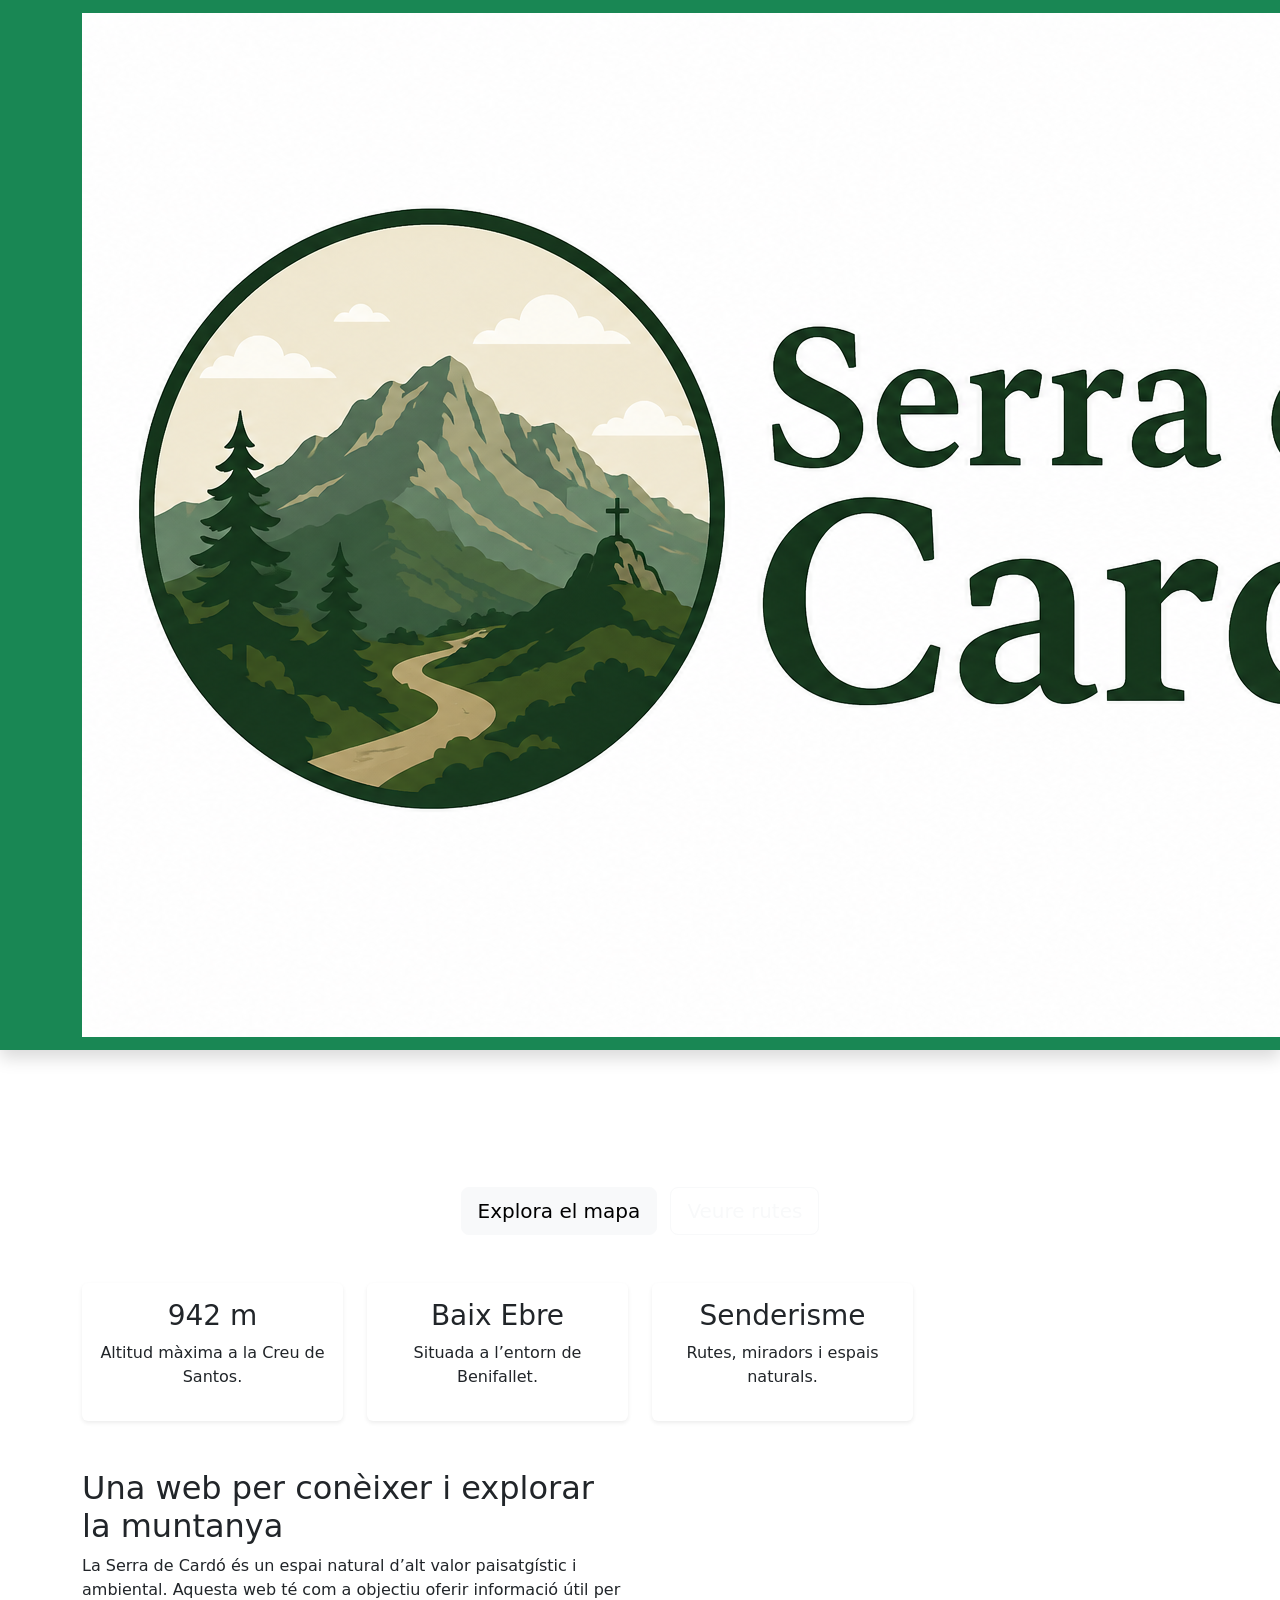
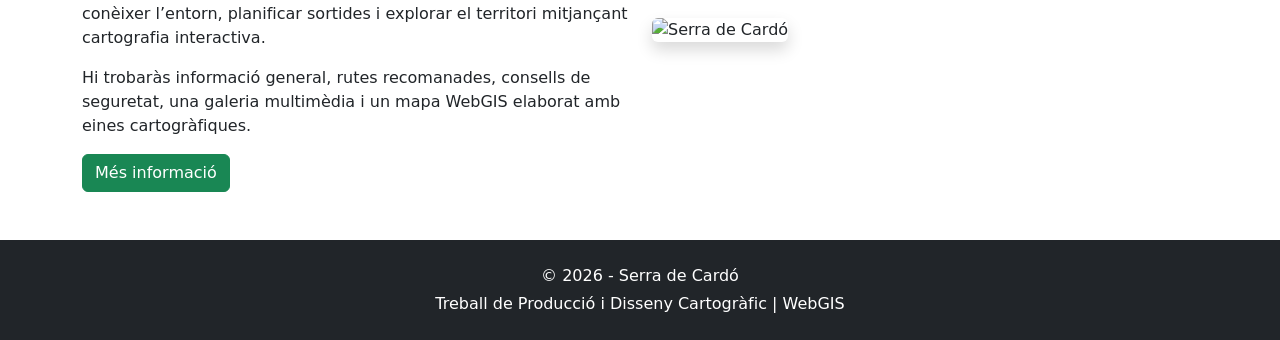
==== index.html @ b50e7e6c "Add files via upload" ====
<!DOCTYPE html>
<html lang="ca">
<head>
    <meta charset="UTF-8">
    <meta name="viewport" content="width=device-width, initial-scale=1.0">
    <title>Serra de Cardó | Inici</title>

    <link href="https://cdn.jsdelivr.net/npm/bootstrap@5.3.3/dist/css/bootstrap.min.css" rel="stylesheet">
    <link rel="stylesheet" href="css/style.css">
</head>
<body>

<header class="navbar navbar-expand-lg navbar-dark bg-success shadow">
    <div class="container">
        <a class="navbar-brand d-flex align-items-center fw-bold" href="index.html">
    <img src="./webimatges/logo.png" alt="Logo Serra de Cardó" class="logo-navbar">
    <span class="ms-2">Serra de Cardó</span>
        </a>

        <button class="navbar-toggler" type="button" data-bs-toggle="collapse" data-bs-target="#menuPrincipal">
            <span class="navbar-toggler-icon"></span>
        </button>

        <nav class="collapse navbar-collapse" id="menuPrincipal">
            <ul class="navbar-nav ms-auto">
                <li class="nav-item"><a class="nav-link active" href="index.html">Inici</a></li>
                <li class="nav-item"><a class="nav-link" href="informacio.html">Informació</a></li>
                <li class="nav-item"><a class="nav-link" href="rutes.html">Rutes</a></li>
                <li class="nav-item"><a class="nav-link" href="seguretat.html">Seguretat</a></li>
                <li class="nav-item"><a class="nav-link" href="serveis.html">Serveis</a></li>
                <li class="nav-item"><a class="nav-link" href="mapa.html">Mapa</a></li>
                <li class="nav-item"><a class="nav-link" href="contacte.html">Contacte</a></li>
            </ul>
        </nav>
    </div>
</header>

<main>
    <section class="hero-cardo text-white text-center d-flex align-items-center">
        <div class="container">
            <h1 class="display-4 fw-bold">Descobreix la Serra de Cardó</h1>
            <p class="lead">Natura, paisatge i cartografia interactiva al cor de les Terres de l’Ebre.</p>
            <a href="mapa.html" class="btn btn-light btn-lg mt-3 me-2">Explora el mapa</a>
            <a href="rutes.html" class="btn btn-outline-light btn-lg mt-3">Veure rutes</a>
        </div>
    </section>

    <section class="container my-5">
        <div class="row g-4 text-center">
            <div class="col-md-3">
                <div class="card h-100 shadow-sm border-0">
                    <div class="card-body">
                        <h3>942 m</h3>
                        <p>Altitud màxima a la Creu de Santos.</p>
                    </div>
                </div>
            </div>

            <div class="col-md-3">
                <div class="card h-100 shadow-sm border-0">
                    <div class="card-body">
                        <h3>Baix Ebre</h3>
                        <p>Situada a l’entorn de Benifallet.</p>
                    </div>
                </div>
            </div>

            <div class="col-md-3">
                <div class="card h-100 shadow-sm border-0">
                    <div class="card-body">
                        <h3>Senderisme</h3>
                        <p>Rutes, miradors i espais naturals.</p>
                    </div>
                </div>
            </div>
    </section>

    <section class="container my-5">
        <div class="row align-items-center g-4">
            <div class="col-md-6">
                <h2>Una web per conèixer i explorar la muntanya</h2>
                <p>La Serra de Cardó és un espai natural d’alt valor paisatgístic i ambiental. Aquesta web té com a objectiu oferir informació útil per conèixer l’entorn, planificar sortides i explorar el territori mitjançant cartografia interactiva.</p>
                <p>Hi trobaràs informació general, rutes recomanades, consells de seguretat, una galeria multimèdia i un mapa WebGIS elaborat amb eines cartogràfiques.</p>
                <a href="informacio.html" class="btn btn-success">Més informació</a>
            </div>

            <div class="col-md-6">
                <img src="https://www.benifallet.cat/sites/benifallet/files/recursos/serra_de_cardo-15.jpg" class="img-fluid rounded shadow" alt="Serra de Cardó">
            </div>
        </div>
    </section>
</main>

<footer class="bg-dark text-white text-center py-4">
    <p class="mb-1">© 2026 - Serra de Cardó</p>
    <p class="mb-0">Treball de Producció i Disseny Cartogràfic | WebGIS</p>
</footer>

<script src="https://cdn.jsdelivr.net/npm/bootstrap@5.3.3/dist/js/bootstrap.bundle.min.js"></script>
<script src="js/script.js"></script>
</body>
</html>
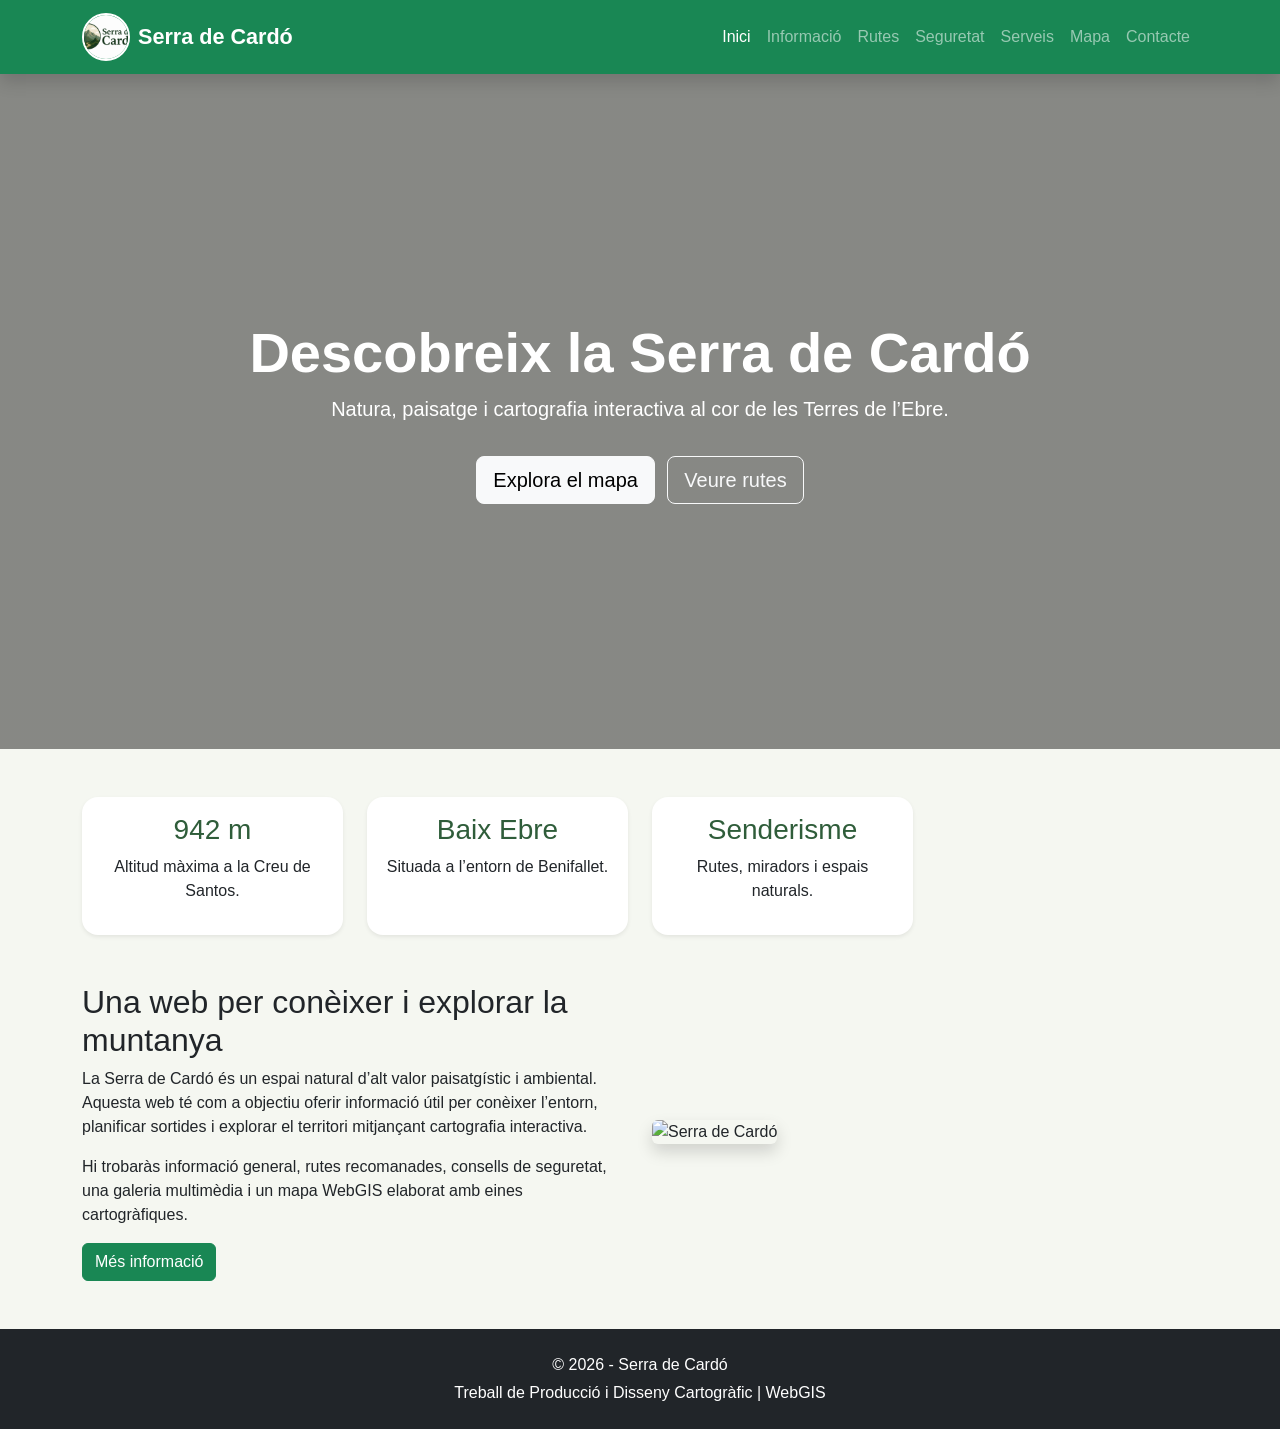
==== commit 4e7fa558: "Add files via upload" ====
--- a/index.html
+++ b/index.html
@@ -6,7 +6,7 @@
     <title>Serra de Cardó | Inici</title>
 
     <link href="https://cdn.jsdelivr.net/npm/bootstrap@5.3.3/dist/css/bootstrap.min.css" rel="stylesheet">
-    <link rel="stylesheet" href="css/style.css">
+    <link rel="stylesheet" href="Css/style.css">
 </head>
 <body>
 
--- a/Css/style.css
+++ b/Css/style.css
@@ -0,0 +1,173 @@
+body {
+    background-color: #f5f7f1;
+    font-family: Arial, Helvetica, sans-serif;
+}
+
+/* HERO INICI */
+.hero-cardo {
+    min-height: 75vh;
+    background:
+        linear-gradient(rgba(0, 0, 0, 0.45), rgba(0, 0, 0, 0.45)),
+        url("https://www.benifallet.cat/sites/benifallet/files/recursos/serra_de_cardo-15.jpg");
+    background-size: cover;
+    background-position: center;
+}
+
+/* LOGO NAVBAR */
+.logo-navbar {
+    width: 48px;
+    height: 48px;
+    object-fit: cover;
+    border-radius: 50%;
+    background-color: white;
+    border: 2px solid white;
+}
+
+.navbar-brand {
+    font-size: 1.35rem;
+}
+
+/* TARGETES GENERALS */
+.card {
+    border-radius: 16px;
+}
+
+.card h2,
+.card h3 {
+    color: #2f5d3a;
+}
+
+/* MAPA */
+.mapa-box {
+    width: 100%;
+    height: 650px;
+    border-radius: 16px;
+    overflow: hidden;
+    background-color: white;
+}
+
+.mapa-box iframe {
+    width: 100%;
+    height: 100%;
+    border: none;
+}
+
+.mapa-container {
+    width: 100%;
+    max-width: 1150px;
+    height: 680px;
+    margin: 0 auto 40px auto;
+    border-radius: 18px;
+    overflow: hidden;
+    background-color: white;
+}
+
+.mapa-container iframe {
+    width: 100%;
+    height: 100%;
+    border: none;
+}
+
+/* GALERIA */
+.galeria-img {
+    height: 240px;
+    object-fit: cover;
+}
+
+/* RUTES */
+.hero-rutes {
+    min-height: 45vh;
+    background:
+        linear-gradient(rgba(0,0,0,0.50), rgba(0,0,0,0.50)),
+        url("../webimatges/picosses.png");
+    background-size: cover;
+    background-position: center;
+}
+
+.ruta-card {
+    border: none;
+    border-radius: 18px;
+    overflow: hidden;
+    transition: transform 0.25s ease, box-shadow 0.25s ease;
+}
+
+.ruta-card:hover {
+    transform: translateY(-6px);
+    box-shadow: 0 12px 25px rgba(0,0,0,0.18);
+}
+
+.ruta-card img {
+    height: 240px;
+    object-fit: cover;
+}
+
+.ruta-card h3 {
+    color: #146c43;
+    font-weight: 700;
+}
+
+/* SERVEIS */
+.hero-serveis {
+    min-height: 45vh;
+    background:
+        linear-gradient(rgba(0,0,0,0.55), rgba(0,0,0,0.55)),
+        url("../webimatges/benifallet.png");
+    background-size: cover;
+    background-position: center;
+}
+
+.servei-card {
+    border: none;
+    border-radius: 18px;
+    overflow: hidden;
+    transition: transform 0.25s ease, box-shadow 0.25s ease;
+}
+
+.servei-card:hover {
+    transform: translateY(-6px);
+    box-shadow: 0 12px 25px rgba(0,0,0,0.18);
+}
+
+.servei-card img {
+    height: 250px;
+    object-fit: cover;
+}
+
+.servei-card h3 {
+    color: #146c43;
+    font-weight: 700;
+}
+
+.servei-lista {
+    padding-left: 18px;
+    margin-bottom: 0;
+}
+
+/* FOOTER */
+footer a {
+    color: white;
+}
+
+/* RESPONSIVE */
+@media only screen and (max-width: 768px) {
+    .hero-cardo {
+        min-height: 55vh;
+    }
+
+    .hero-cardo h1 {
+        font-size: 2.2rem;
+    }
+
+    .mapa-box {
+        height: 480px;
+    }
+
+    .mapa-container {
+        height: 520px;
+    }
+
+    .logo-navbar {
+        width: 40px;
+        height: 40px;
+    }
+}
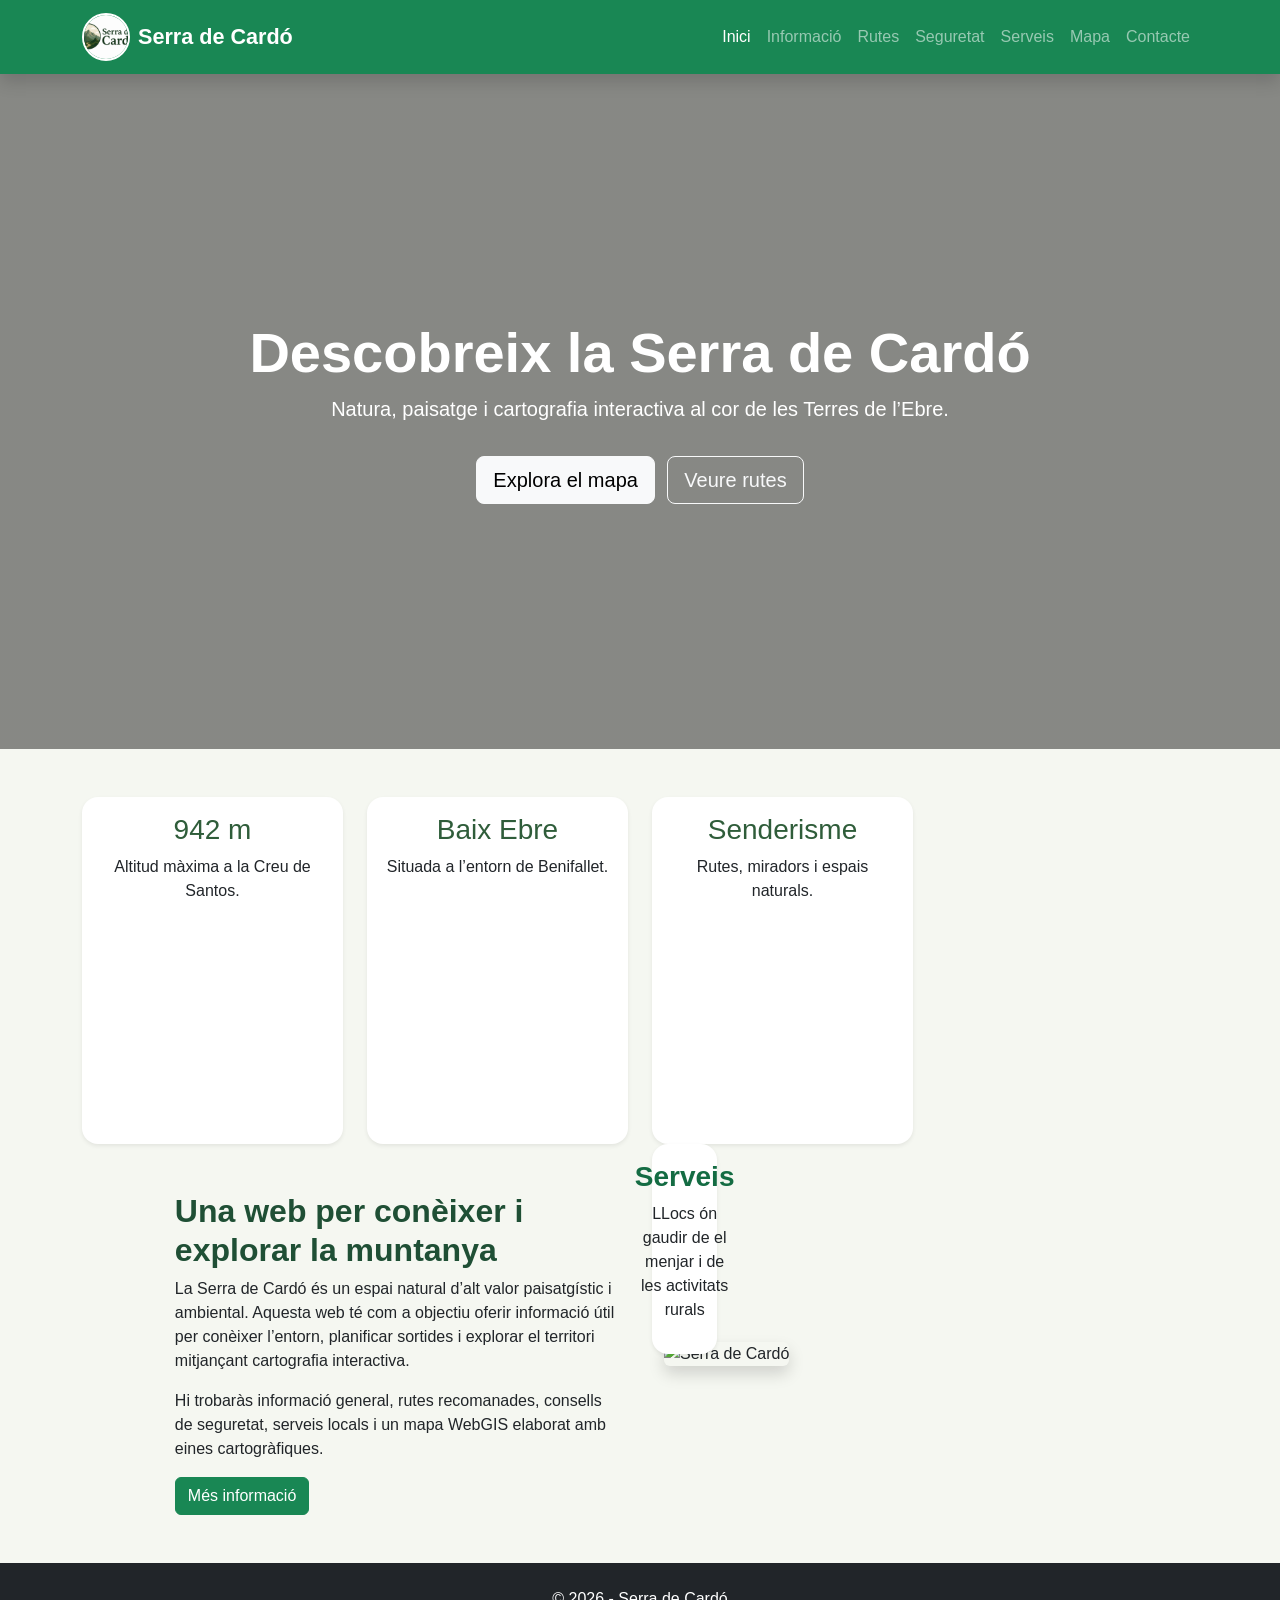
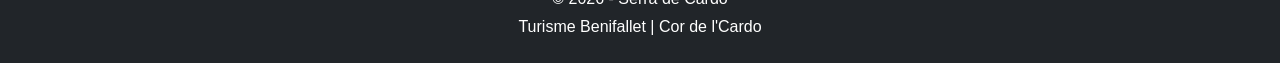
==== commit 37316cca: "Add files via upload" ====
--- a/index.html
+++ b/index.html
@@ -72,28 +72,41 @@
                         <p>Rutes, miradors i espais naturals.</p>
                     </div>
                 </div>
+            <div class="col-lg-3 col-md-6 col-sm-10">
+                 <div class="card h-100 shadow-sm border-0 inici-card">
+                      <div class="card-body">
+                        <h3>Serveis</h3>
+                     <p>LLocs ón gaudir de el menjar i de les activitats rurals</p>
+                     </div>
+                 </div>
             </div>
     </section>
 
-    <section class="container my-5">
-        <div class="row align-items-center g-4">
-            <div class="col-md-6">
-                <h2>Una web per conèixer i explorar la muntanya</h2>
-                <p>La Serra de Cardó és un espai natural d’alt valor paisatgístic i ambiental. Aquesta web té com a objectiu oferir informació útil per conèixer l’entorn, planificar sortides i explorar el territori mitjançant cartografia interactiva.</p>
-                <p>Hi trobaràs informació general, rutes recomanades, consells de seguretat, una galeria multimèdia i un mapa WebGIS elaborat amb eines cartogràfiques.</p>
-                <a href="informacio.html" class="btn btn-success">Més informació</a>
-            </div>
+    <section class="container my-5 seccio-presentacio">
+    <div class="row align-items-center justify-content-center g-5">
 
-            <div class="col-md-6">
-                <img src="https://www.benifallet.cat/sites/benifallet/files/recursos/serra_de_cardo-15.jpg" class="img-fluid rounded shadow" alt="Serra de Cardó">
-            </div>
+        <div class="col-lg-5 col-md-10">
+            <h2>Una web per conèixer i explorar la muntanya</h2>
+            <p>
+                La Serra de Cardó és un espai natural d’alt valor paisatgístic i ambiental. Aquesta web té com a objectiu oferir informació útil per conèixer l’entorn, planificar sortides i explorar el territori mitjançant cartografia interactiva.
+            </p>
+            <p>
+                Hi trobaràs informació general, rutes recomanades, consells de seguretat, serveis locals i un mapa WebGIS elaborat amb eines cartogràfiques.
+            </p>
+            <a href="informacio.html" class="btn btn-success">Més informació</a>
         </div>
-    </section>
+
+        <div class="col-lg-5 col-md-10">
+            <img src="webimatges/serra-cardo.jpg" class="img-fluid rounded shadow imatge-inici" alt="Serra de Cardó">
+        </div>
+
+    </div>
+</section>
 </main>
 
 <footer class="bg-dark text-white text-center py-4">
     <p class="mb-1">© 2026 - Serra de Cardó</p>
-    <p class="mb-0">Treball de Producció i Disseny Cartogràfic | WebGIS</p>
+    <p class="mb-0">Turisme Benifallet | Cor de l'Cardo</p>
 </footer>
 
 <script src="https://cdn.jsdelivr.net/npm/bootstrap@5.3.3/dist/js/bootstrap.bundle.min.js"></script>
--- a/Css/style.css
+++ b/Css/style.css
@@ -170,4 +170,35 @@
         width: 40px;
         height: 40px;
     }
+}
+/* Ajustos pàgina inici */
+.seccio-destacats {
+    max-width: 1150px;
+}
+
+.inici-card {
+    min-height: 135px;
+    display: flex;
+    align-items: center;
+    justify-content: center;
+}
+
+.inici-card h3 {
+    color: #146c43;
+    font-weight: 700;
+}
+
+.seccio-presentacio {
+    max-width: 1150px;
+}
+
+.seccio-presentacio h2 {
+    color: #1f4f35;
+    font-weight: 700;
+}
+
+.imatge-inici {
+    width: 100%;
+    height: 300px;
+    object-fit: cover;
 }
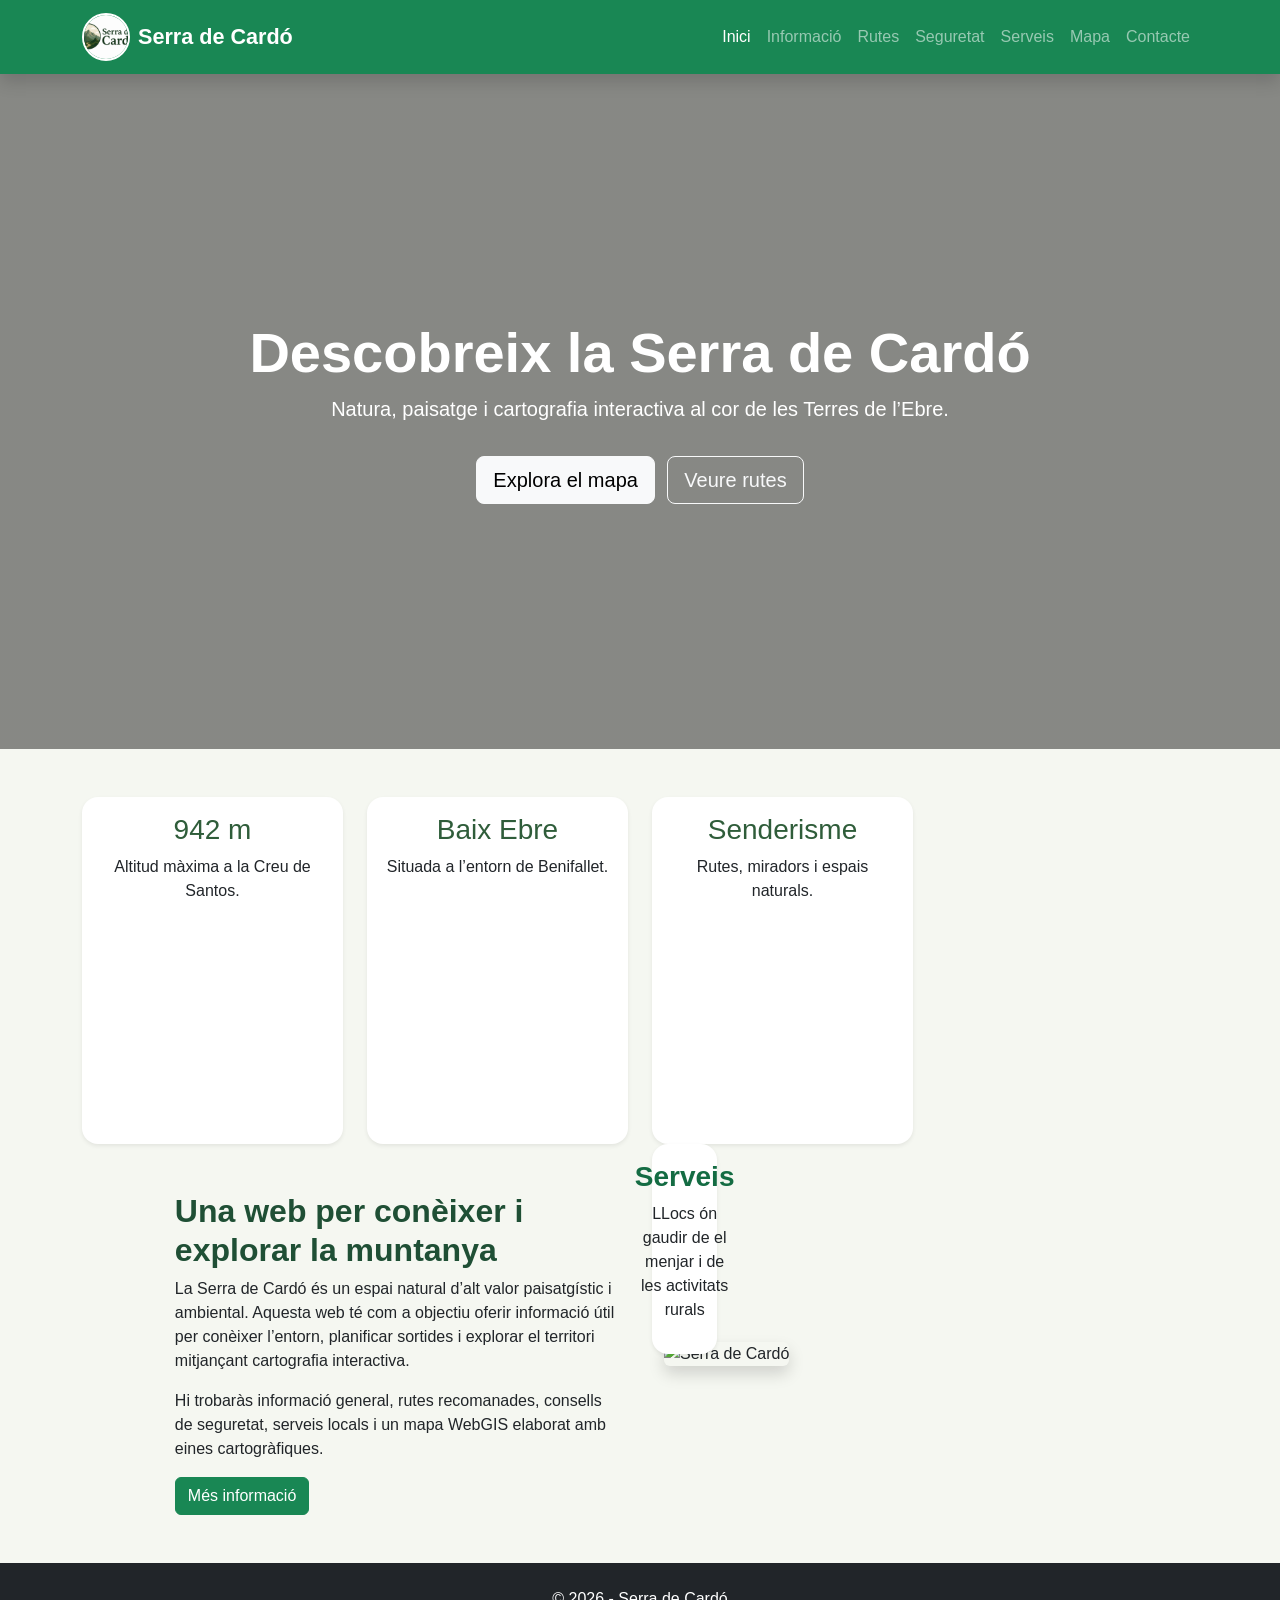
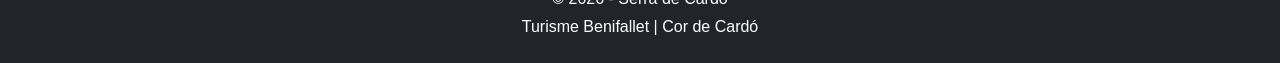
==== commit 765beccf: "Add files via upload" ====
--- a/index.html
+++ b/index.html
@@ -106,7 +106,7 @@
 
 <footer class="bg-dark text-white text-center py-4">
     <p class="mb-1">© 2026 - Serra de Cardó</p>
-    <p class="mb-0">Turisme Benifallet | Cor de l'Cardo</p>
+    <p class="mb-0">Turisme Benifallet | Cor de Cardó</p>
 </footer>
 
 <script src="https://cdn.jsdelivr.net/npm/bootstrap@5.3.3/dist/js/bootstrap.bundle.min.js"></script>
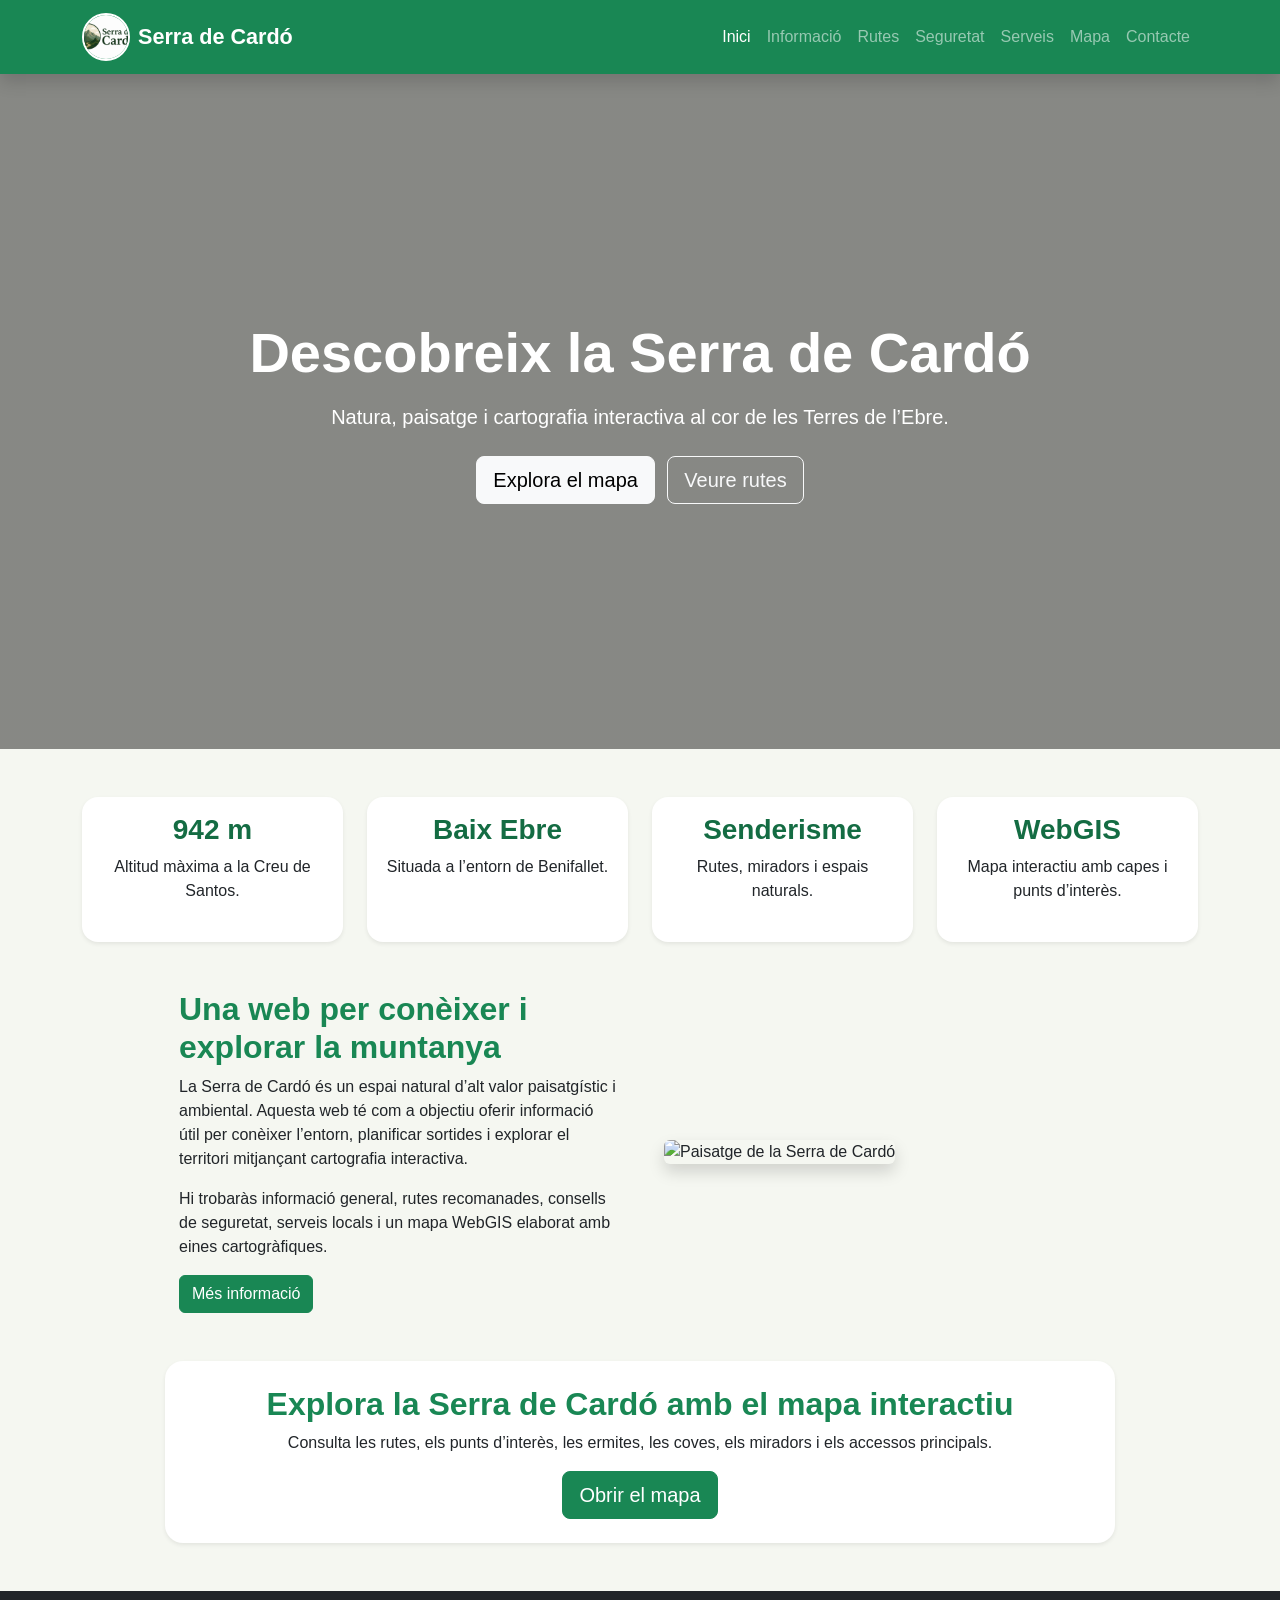
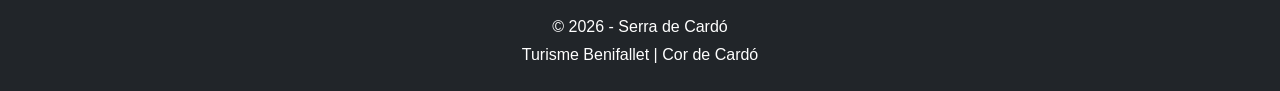
==== commit 3e5b7c47: "Add files via upload" ====
--- a/index.html
+++ b/index.html
@@ -5,16 +5,22 @@
     <meta name="viewport" content="width=device-width, initial-scale=1.0">
     <title>Serra de Cardó | Inici</title>
 
+    <!-- Bootstrap -->
     <link href="https://cdn.jsdelivr.net/npm/bootstrap@5.3.3/dist/css/bootstrap.min.css" rel="stylesheet">
+    
+    <!-- CSS propi -->
     <link rel="stylesheet" href="Css/style.css">
 </head>
+
 <body>
 
+<!-- CAPÇALERA -->
 <header class="navbar navbar-expand-lg navbar-dark bg-success shadow">
     <div class="container">
+
         <a class="navbar-brand d-flex align-items-center fw-bold" href="index.html">
-    <img src="./webimatges/logo.png" alt="Logo Serra de Cardó" class="logo-navbar">
-    <span class="ms-2">Serra de Cardó</span>
+            <img src="webimatges/logo.png" alt="Logo Serra de Cardó" class="logo-navbar">
+            <span class="ms-2">Serra de Cardó</span>
         </a>
 
         <button class="navbar-toggler" type="button" data-bs-toggle="collapse" data-bs-target="#menuPrincipal">
@@ -32,23 +38,33 @@
                 <li class="nav-item"><a class="nav-link" href="contacte.html">Contacte</a></li>
             </ul>
         </nav>
+
     </div>
 </header>
 
+<!-- HERO PRINCIPAL -->
 <main>
-    <section class="hero-cardo text-white text-center d-flex align-items-center">
+
+    <section class="hero-cardo text-white text-center d-flex align-items-center justify-content-center">
         <div class="container">
             <h1 class="display-4 fw-bold">Descobreix la Serra de Cardó</h1>
-            <p class="lead">Natura, paisatge i cartografia interactiva al cor de les Terres de l’Ebre.</p>
-            <a href="mapa.html" class="btn btn-light btn-lg mt-3 me-2">Explora el mapa</a>
-            <a href="rutes.html" class="btn btn-outline-light btn-lg mt-3">Veure rutes</a>
+            <p class="lead mt-3">
+                Natura, paisatge i cartografia interactiva al cor de les Terres de l’Ebre.
+            </p>
+
+            <div class="mt-4">
+                <a href="mapa.html" class="btn btn-light btn-lg me-2">Explora el mapa</a>
+                <a href="rutes.html" class="btn btn-outline-light btn-lg">Veure rutes</a>
+            </div>
         </div>
     </section>
 
+    <!-- TARGETES RESUM -->
     <section class="container my-5">
-        <div class="row g-4 text-center">
-            <div class="col-md-3">
-                <div class="card h-100 shadow-sm border-0">
+        <div class="row g-4 justify-content-center text-center">
+
+            <div class="col-lg-3 col-md-6 col-sm-10">
+                <div class="card h-100 shadow-sm border-0 inici-card">
                     <div class="card-body">
                         <h3>942 m</h3>
                         <p>Altitud màxima a la Creu de Santos.</p>
@@ -56,8 +72,8 @@
                 </div>
             </div>
 
-            <div class="col-md-3">
-                <div class="card h-100 shadow-sm border-0">
+            <div class="col-lg-3 col-md-6 col-sm-10">
+                <div class="card h-100 shadow-sm border-0 inici-card">
                     <div class="card-body">
                         <h3>Baix Ebre</h3>
                         <p>Situada a l’entorn de Benifallet.</p>
@@ -65,51 +81,81 @@
                 </div>
             </div>
 
-            <div class="col-md-3">
-                <div class="card h-100 shadow-sm border-0">
+            <div class="col-lg-3 col-md-6 col-sm-10">
+                <div class="card h-100 shadow-sm border-0 inici-card">
                     <div class="card-body">
                         <h3>Senderisme</h3>
                         <p>Rutes, miradors i espais naturals.</p>
                     </div>
                 </div>
+            </div>
+
             <div class="col-lg-3 col-md-6 col-sm-10">
-                 <div class="card h-100 shadow-sm border-0 inici-card">
-                      <div class="card-body">
-                        <h3>Serveis</h3>
-                     <p>LLocs ón gaudir de el menjar i de les activitats rurals</p>
-                     </div>
-                 </div>
+                <div class="card h-100 shadow-sm border-0 inici-card">
+                    <div class="card-body">
+                        <h3>WebGIS</h3>
+                        <p>Mapa interactiu amb capes i punts d’interès.</p>
+                    </div>
+                </div>
             </div>
+
+        </div>
     </section>
 
-    <section class="container my-5 seccio-presentacio">
-    <div class="row align-items-center justify-content-center g-5">
+    <!-- PRESENTACIÓ DE LA WEB -->
+    <section class="container my-5">
+        <div class="row align-items-center justify-content-center g-5">
 
-        <div class="col-lg-5 col-md-10">
-            <h2>Una web per conèixer i explorar la muntanya</h2>
-            <p>
-                La Serra de Cardó és un espai natural d’alt valor paisatgístic i ambiental. Aquesta web té com a objectiu oferir informació útil per conèixer l’entorn, planificar sortides i explorar el territori mitjançant cartografia interactiva.
+            <div class="col-lg-5 col-md-10">
+                <h2 class="fw-bold text-success">Una web per conèixer i explorar la muntanya</h2>
+
+                <p>
+                    La Serra de Cardó és un espai natural d’alt valor paisatgístic i ambiental.
+                    Aquesta web té com a objectiu oferir informació útil per conèixer l’entorn,
+                    planificar sortides i explorar el territori mitjançant cartografia interactiva.
+                </p>
+
+                <p>
+                    Hi trobaràs informació general, rutes recomanades, consells de seguretat,
+                    serveis locals i un mapa WebGIS elaborat amb eines cartogràfiques.
+                </p>
+
+                <a href="informacio.html" class="btn btn-success">Més informació</a>
+            </div>
+
+            <div class="col-lg-5 col-md-10">
+                <img src="webimatges/picosses.png" class="img-fluid rounded shadow imatge-inici" alt="Paisatge de la Serra de Cardó">
+            </div>
+
+        </div>
+    </section>
+
+    <!-- CRIDA FINAL -->
+    <section class="container my-5">
+        <div class="card shadow-sm border-0 text-center p-4 crida-final">
+            <h2 class="fw-bold text-success">Explora la Serra de Cardó amb el mapa interactiu</h2>
+            <p class="mb-3">
+                Consulta les rutes, els punts d’interès, les ermites, les coves, els miradors i els accessos principals.
             </p>
-            <p>
-                Hi trobaràs informació general, rutes recomanades, consells de seguretat, serveis locals i un mapa WebGIS elaborat amb eines cartogràfiques.
-            </p>
-            <a href="informacio.html" class="btn btn-success">Més informació</a>
+            <div>
+                <a href="mapa.html" class="btn btn-success btn-lg">Obrir el mapa</a>
+            </div>
         </div>
+    </section>
 
-        <div class="col-lg-5 col-md-10">
-            <img src="webimatges/serra-cardo.jpg" class="img-fluid rounded shadow imatge-inici" alt="Serra de Cardó">
-        </div>
-
-    </div>
-</section>
 </main>
 
+<!-- FOOTER -->
 <footer class="bg-dark text-white text-center py-4">
     <p class="mb-1">© 2026 - Serra de Cardó</p>
     <p class="mb-0">Turisme Benifallet | Cor de Cardó</p>
 </footer>
 
+<!-- Bootstrap JS -->
 <script src="https://cdn.jsdelivr.net/npm/bootstrap@5.3.3/dist/js/bootstrap.bundle.min.js"></script>
-<script src="js/script.js"></script>
+
+<!-- JS propi -->
+<script src="Js/script.js"></script>
+
 </body>
 </html>
--- a/Css/style.css
+++ b/Css/style.css
@@ -171,13 +171,26 @@
         height: 40px;
     }
 }
-/* Ajustos pàgina inici */
-.seccio-destacats {
-    max-width: 1150px;
+/* AJUSTOS PÀGINA INICI */
+
+.logo-navbar,
+.navbar-brand img {
+    width: 48px !important;
+    height: 48px !important;
+    max-width: 48px !important;
+    max-height: 48px !important;
+    object-fit: cover !important;
+    border-radius: 50% !important;
+    background-color: white;
+    border: 2px solid white;
+}
+
+.navbar-brand {
+    font-size: 1.35rem;
 }
 
 .inici-card {
-    min-height: 135px;
+    min-height: 145px;
     display: flex;
     align-items: center;
     justify-content: center;
@@ -188,17 +201,24 @@
     font-weight: 700;
 }
 
-.seccio-presentacio {
-    max-width: 1150px;
-}
-
-.seccio-presentacio h2 {
-    color: #1f4f35;
-    font-weight: 700;
-}
-
 .imatge-inici {
     width: 100%;
-    height: 300px;
-    object-fit: cover;
+    height: 320px;
+    object-fit: cover;
+}
+
+.crida-final {
+    max-width: 950px;
+    margin: 0 auto;
+    border-radius: 18px;
+}
+
+@media only screen and (max-width: 768px) {
+    .imatge-inici {
+        height: 240px;
+    }
+
+    .hero-cardo h1 {
+        font-size: 2.3rem;
+    }
 }
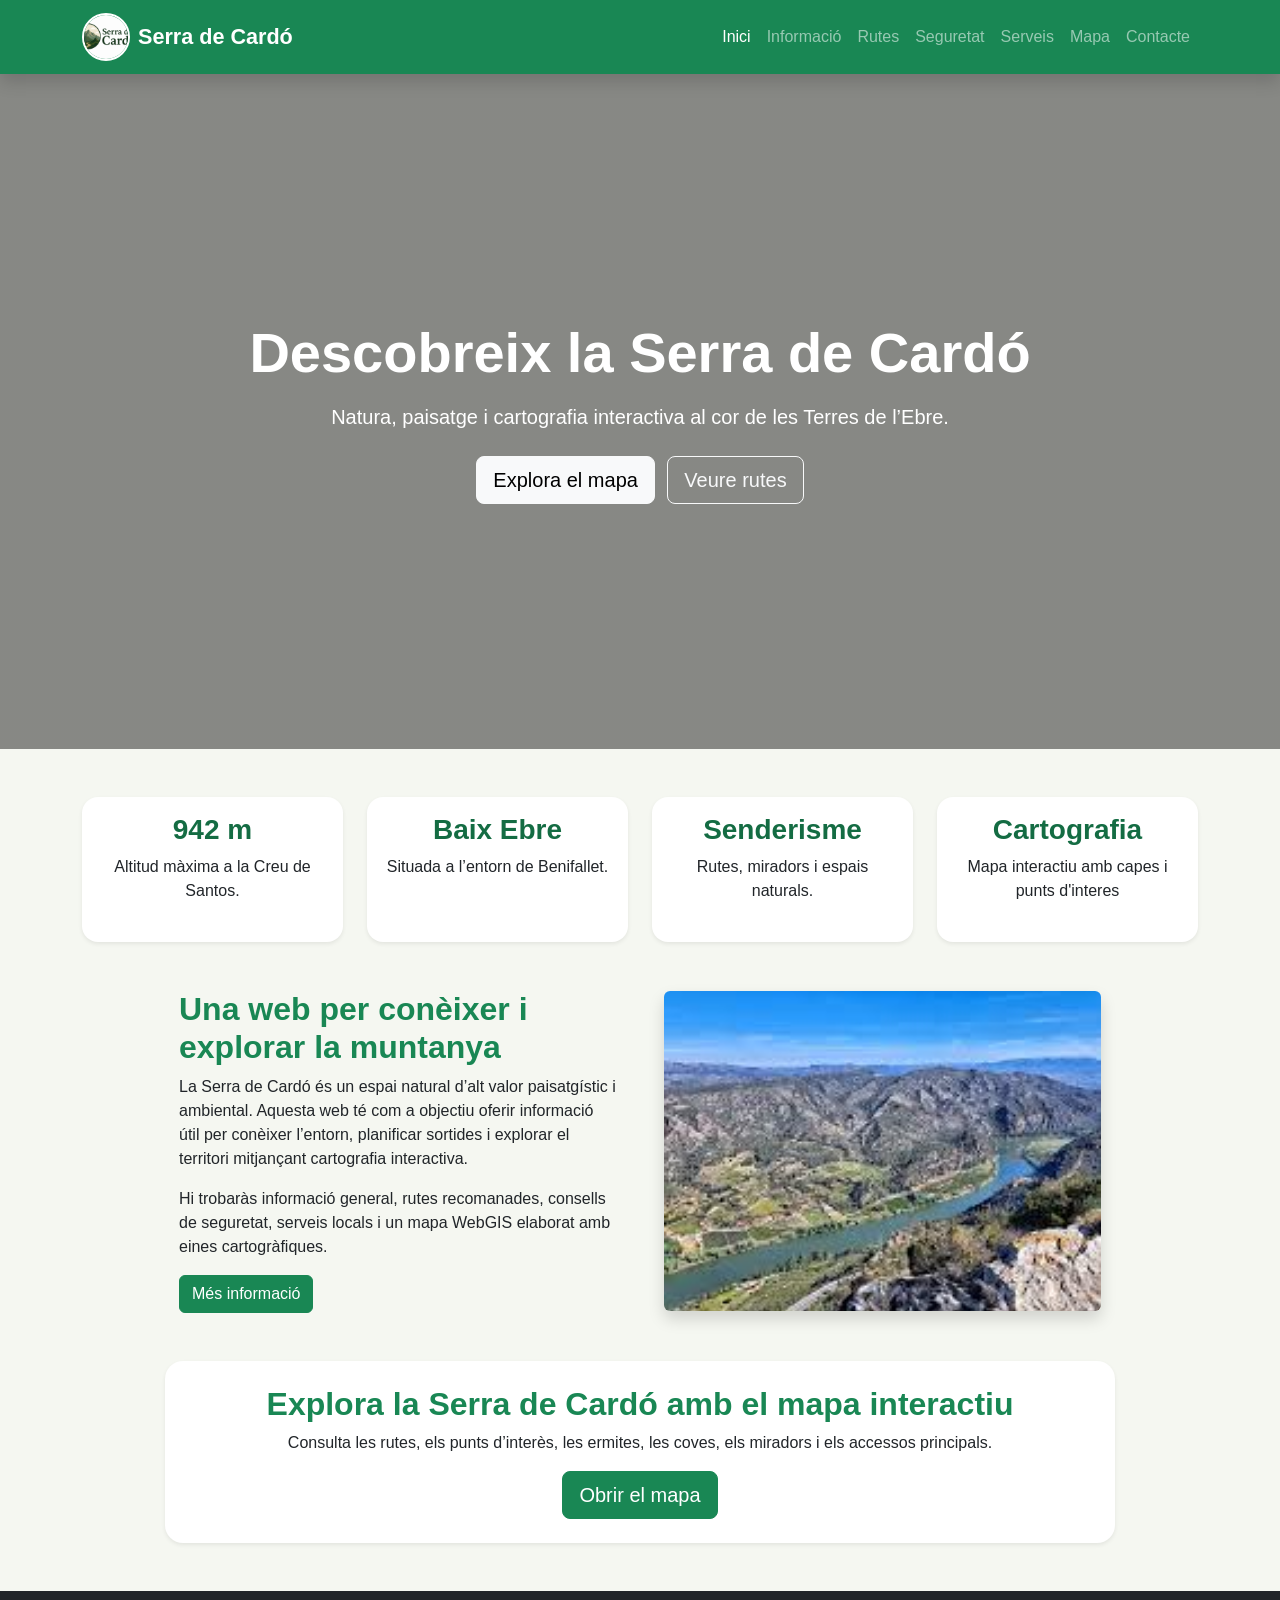
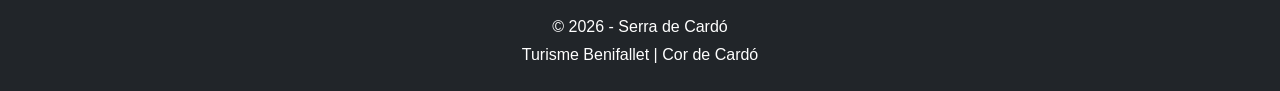
==== commit e3be2277: "Add files via upload" ====
--- a/index.html
+++ b/index.html
@@ -93,8 +93,8 @@
             <div class="col-lg-3 col-md-6 col-sm-10">
                 <div class="card h-100 shadow-sm border-0 inici-card">
                     <div class="card-body">
-                        <h3>WebGIS</h3>
-                        <p>Mapa interactiu amb capes i punts d’interès.</p>
+                        <h3>Cartografia</h3>
+                        <p>Mapa interactiu amb capes i punts d'interes</p>
                     </div>
                 </div>
             </div>
@@ -124,7 +124,7 @@
             </div>
 
             <div class="col-lg-5 col-md-10">
-                <img src="webimatges/picosses.png" class="img-fluid rounded shadow imatge-inici" alt="Paisatge de la Serra de Cardó">
+                <img src="webimatges/carmull.png" class="img-fluid rounded shadow imatge-inici" alt="Paisatge de la Serra de Cardó">
             </div>
 
         </div>
